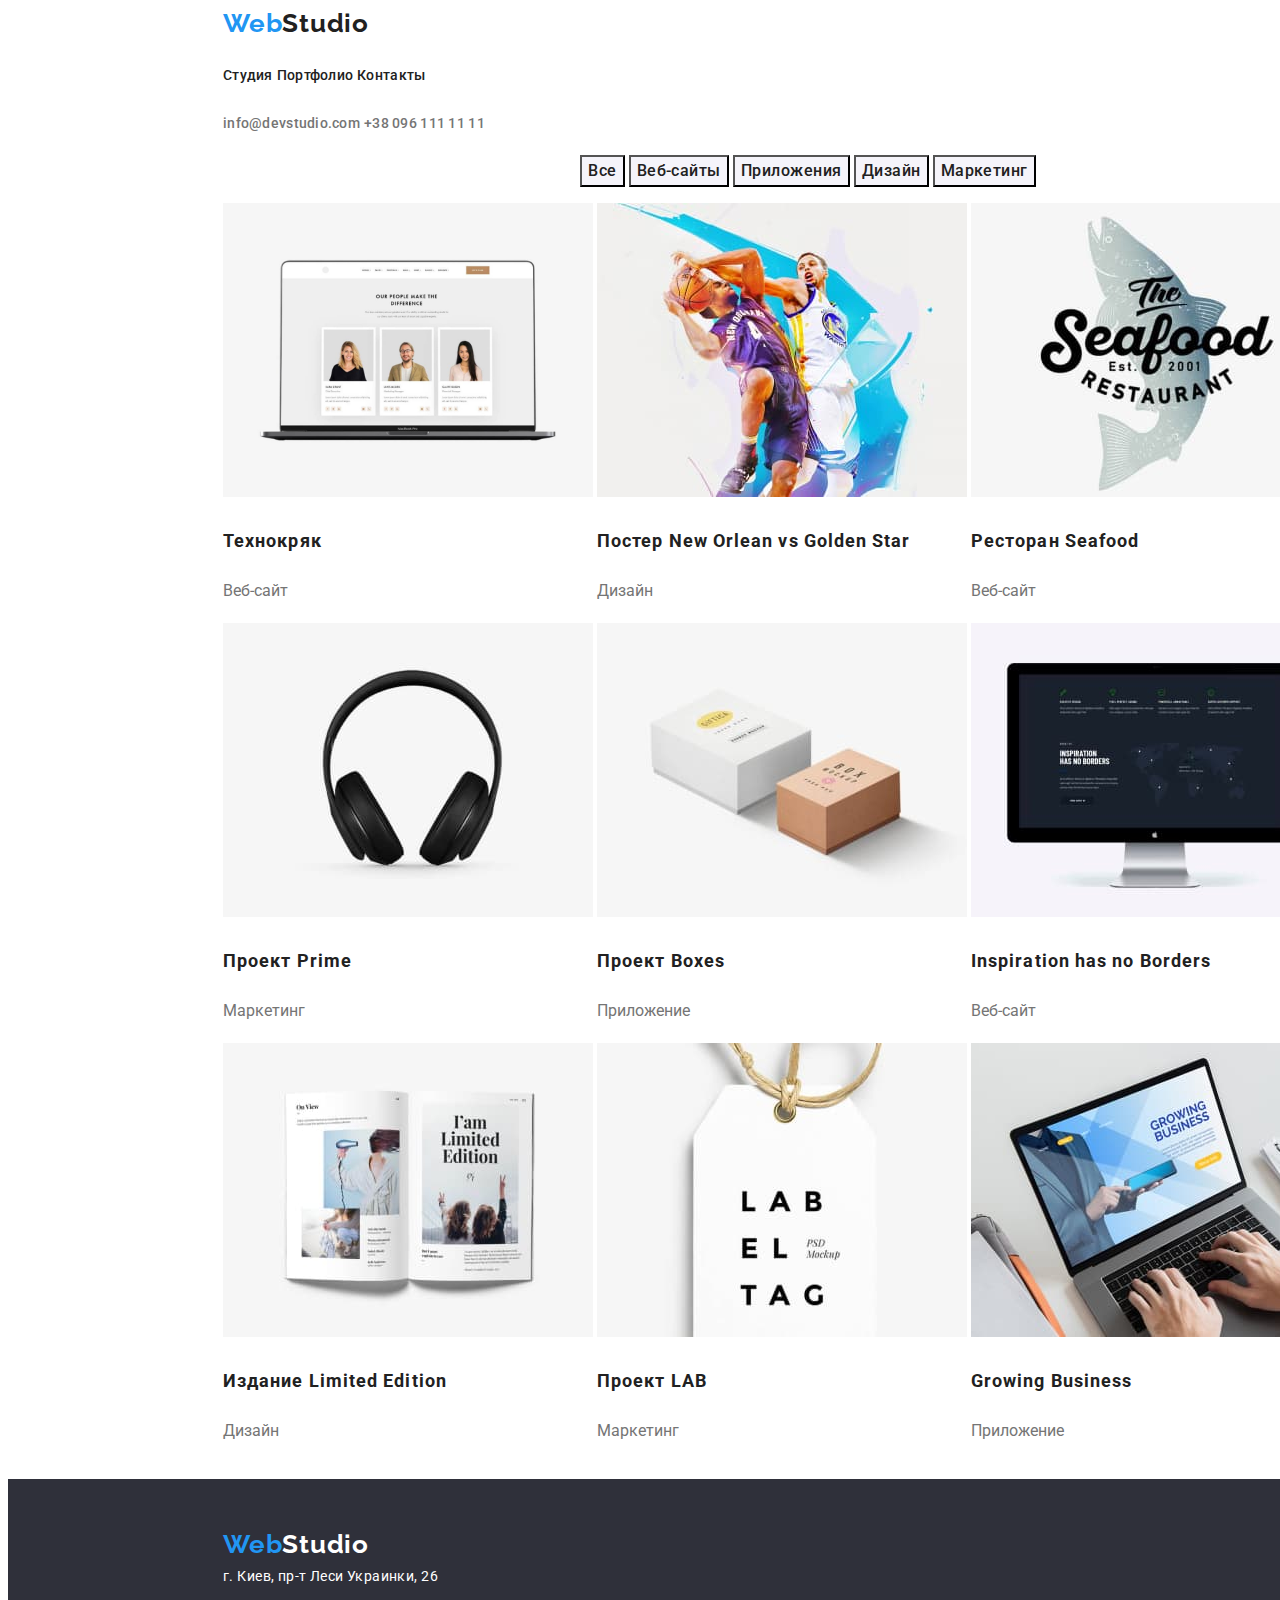
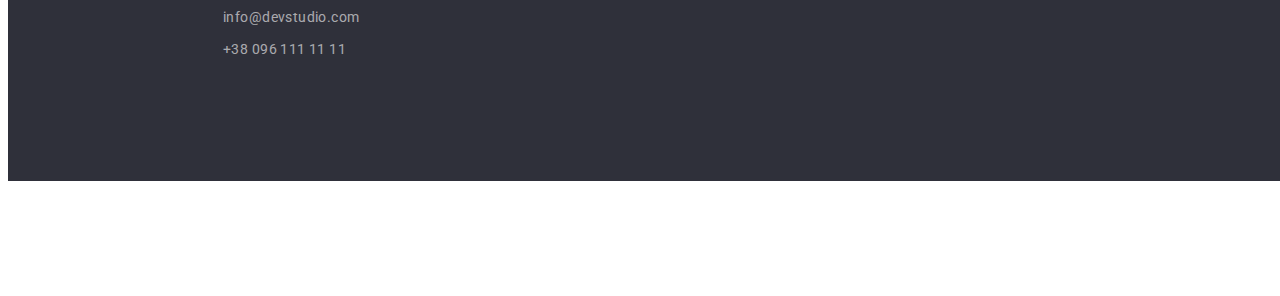
==== portfolio.html @ 6d74ebbf "commit 1: added the files from hw2" ====
<!DOCTYPE html>
<html lang="en">
  <head>
    <meta charset="UTF-8" />
    <meta http-equiv="X-UA-Compatible" content="IE=edge" />
    <meta name="viewport" content="width=device-width, initial-scale=1.0" />
    <title>Портфолио</title>
    <link rel="stylesheet" href="./css/styles.css" />
    <link rel="preconnect" href="https://fonts.googleapis.com" />
    <link rel="preconnect" href="https://fonts.gstatic.com" crossorigin />
    <link
      href="https://fonts.googleapis.com/css2?family=Raleway:wght@700&family=Roboto:ital,wght@0,500;0,700;0,900;1,400&display=swap"
      rel="stylesheet"
    />
    <link
      href="https://fonts.googleapis.com/css2?family=Raleway:wght@700&family=Roboto:ital,wght@0,500;0,700;0,900;1,400&display=swap"
      rel="stylesheet"
    />
    <style>
      li {
        list-style-type: none;
      }

      ul {
        margin-left: 0;
        padding-left: 0;
      }
    </style>
  </head>

  <body class="portfolio-body">
    <header>
      <nav class="nav">
        <a href="" target="_blank" rel="nofollow noreferrer" class="logo">
          Web<span class="header-studio">Studio</span>
        </a>
        <ul class="nav-anchors">
          <li><a href="./index.html">Студия</a></li>
          <li><a href="./portfolio.html">Портфолио</a></li>
          <li><a href="#">Контакты</a></li>
        </ul>
      </nav>

      <ul class="header-contacts">
        <li><a href="mailto:info@devstudio.com">info@devstudio.com</a></li>
        <li><a href="tel:+380961111111">+38 096 111 11 11</a></li>
      </ul>
    </header>

    <section class="portfolio-items">
      <ul class="filter-items">
        <li><button type="button" class="filter-item">Все</button></li>
        <li><button type="button" class="filter-item">Веб-сайты</button></li>
        <li><button type="button" class="filter-item">Приложения</button></li>
        <li><button type="button" class="filter-item">Дизайн</button></li>
        <li><button type="button" class="filter-item">Маркетинг</button></li>
      </ul>
      <ul>
        <li>
          <img
            src="./images/portfolio-img1.jpg"
            alt="фото троих людей"
            width="370"
          />
          <h2 class="portfolio-item">Технокряк</h2>
          <p>Веб-сайт</p>
        </li>
        <li>
          <img
            src="./images/portfolio-img2.jpg"
            alt="двое играют в баскетбол"
            width="370"
          />
          <h2 class="portfolio-item">Постер New Orlean vs Golden Star</h2>
          <p>Дизайн</p>
        </li>
        <li>
          <img
            src="./images/portforlio-img3.jpg"
            alt="рисунок рыбы и надпись на ней"
            width="370"
          />
          <h2 class="portfolio-item">Ресторан Seafood</h2>
          <p>Веб-сайт</p>
        </li>
        <li>
          <img src="./images/portfolio-img4.jpg" alt="наушники" width="370" />
          <h2 class="portfolio-item">Проект Prime</h2>
          <p>Маркетинг</p>
        </li>
        <li>
          <img src="./images/portfolio-img5.jpg" alt="2 коробки" width="370" />
          <h2 class="portfolio-item">Проект Boxes</h2>
          <p>Приложение</p>
        </li>
        <li>
          <img
            src="./images/portfolio-img6.jpg"
            alt="монитор компютера"
            width="370"
          />
          <h2 class="portfolio-item">Inspiration has no Borders</h2>
          <p>Веб-сайт</p>
        </li>
        <li>
          <img
            src="./images/portfolio-img7.jpg"
            alt="развернутая книга"
            width="370"
          />
          <h2 class="portfolio-item">Издание Limited Edition</h2>
          <p>Дизайн</p>
        </li>
        <li>
          <img
            src="./images/portfolio-img8.jpg"
            alt="бирка для одежды"
            width="370"
          />
          <h2 class="portfolio-item">Проект LAB</h2>
          <p>Маркетинг</p>
        </li>
        <li>
          <img
            src="./images/portfolio-img9.jpg"
            alt="ноутбук, на котором печатают"
            width="370"
          />
          <h2 class="portfolio-item">Growing Business</h2>
          <p>Приложение</p>
        </li>
      </ul>
    </section>

    <footer>
      <a href="" class="logo">Web<span class="footer-studio">Studio</span></a>
      <address>г. Киев, пр-т Леси Украинки, 26</address>
      <ul>
        <li><a href="mailto:info@devstudio.com">info@devstudio.com</a></li>
        <li><a href="tel:+380961111111">+38 096 111 11 11</a></li>
      </ul>
    </footer>
  </body>
</html>
---- css/styles.css ----
:root {
  --body-background: #ffffff;
  --headline-color: #212121;
  --text-color: #757575;
  --section-background: #2f303a;
  --light-section: #f5f4fa;
  --hover-color: #2196f3;
}
body {
  font-family: Roboto, sans-serif;
  color: var(--text-color);
  position: relative;
  width: 1600px;
  background: var(--body-background);
  line-height: 2;
}
.studio-body {
  height: 2349px;
}
.portfolio-body {
  height: 1880px;
}
header,
section,
footer {
  padding-left: 215px;
  padding-right: 215px;
}
h1 {
  font-weight: 900;
}
h2 {
  font-weight: 700;
  color: var(--headline-color);
}
h3,
.header-contacts {
  font-weight: 500;
  color: var(--headline-color);
}
p,
.footer-contacts {
  font-weight: 400;
}
p {
  color: var(--text-color);
}
button:active,
button:hover,
button:focus {
  color: var(--body-background);
  background-color: var(--hover-color);
  cursor: pointer;
}
.nav {
  display: inline-block;
  width: 1600px;
  height: 80px;
  color: var(--headline-color);
}

.nav li a {
  height: 16px;
  font-weight: 500;
  font-size: 14px;
  line-height: 1.2;
  letter-spacing: 0.02em;
  text-decoration: none;
}
.nav li a:hover,
.nav li a:focus,
.nav li a:active {
  color: var(--hover-color);
}
.nav-anchors a {
  color: var(--headline-color);
  text-decoration: none;
}
.contacts:hover,
.footer-contacts:hover {
  color: var(--hover-color);
}
a:hover,
a:focus,
a:active {
  color: var(--hover-color);
}
.logo {
  font-family: Raleway;
  width: 145px;
  height: 31px;
  left: 215px;
  font-family: Raleway;
  font-weight: bold;
  font-size: 26px;
  line-height: 1.2;
  letter-spacing: 0.03em;
  color: var(--hover-color);
  text-decoration: none;
  margin-bottom: 20px;
}

.header-contacts li a {
  font-weight: 500;
  font-size: 14px;
  line-height: 1.15;
  letter-spacing: 0.02em;
  color: var(--text-color);
  text-decoration: none;
}
.header-contacts li a:hover {
  color: var(--hover-color);
}
.service-ordering {
  background: var(--section-background);
  height: 600px;
  padding-top: 200px;
  letter-spacing: 0.06em;
}
.service-ordering-title {
  font-size: 44px;
  line-height: 1.4;
  text-align: center;
  text-transform: uppercase;
  color: var(--body-background);
}
.service-ordering-button {
  left: 700px;
  top: 430px;
  font-family: inherit;
  font-size: 16px;
  font-weight: 700;
  background: var(--hover-color);
  box-shadow: 0px 4px 4px rgba(0, 0, 0, 0.15);
  border-radius: 4px;
  align-items: center;
  text-align: center;
  margin-left: 500px;
  color: var(--body-background);
}

.nav li,
.header-contacts li,
.our-team li,
.things-we-do li,
.values li,
.portfolio-items li,
.filter-items li {
  display: inline-block;
}

.values li {
  width: 270px;
  height: 75px;
  margin-right: 30 px;
  margin-bottom: 94px;
}
.values h2 {
  text-transform: uppercase;
  font-size: 14px;
  letter-spacing: 0.03em;
  height: 1.2;
}
.values p {
  font-family: "Roboto";
  font-size: 14px;
  font-weight: 400;
}

.centered-title {
  text-align: center;
  font-size: 36px;
}
.things-we-do li {
  margin-right: 12px;
}
.our-team {
  background: var(--light-section);
  height: 648px;
  padding-top: 94px;
}
.our-team li {
  background: var(--body-background);
  box-shadow: 0px 1px 3px rgba(0, 0, 0, 0.12), 0px 1px 1px rgba(0, 0, 0, 0.14),
    0px 2px 1px rgba(0, 0, 0, 0.2);
  border-radius: 0px 0px 4px 4px;
  text-align: center;
  margin-right: 14px;
}
.our-team p {
  font-family: Roboto;
  font-style: normal;
  font-weight: 400;
  font-size: 16px;
  line-height: 1.2;
  letter-spacing: 0.03em;
}
.our-team h3 {
  font-style: normal;
  font-weight: 500;
  font-size: 16px;
  line-height: 1.2;
  letter-spacing: 0.03em;
}
footer {
  background: var(--section-background);
  height: 252px;
  padding-top: 50px;
}
footer li a {
  color: rgba(255, 255, 255, 0.6);
  text-decoration: none;
  font-family: inherit;
  font-style: normal;
  font-weight: 400;
  font-size: 14px;
  line-height: 2;
  letter-spacing: 0.03em;
}

.porfolio-items li {
  width: 370px;
  height: 404px;
  background: var(--body-background);
  border: 1px;
  list-style: solid;
  box-sizing: border-box;
  margin-top: 30px;
}
.portfolio-items h2 {
  font-style: normal;
  font-weight: 700;
  font-size: 18px;
  line-height: 36px;
  letter-spacing: 0.06em;
}
.porfolio-items p {
  font-style: normal;
  font-weight: 400;
  font-size: 16px;
  line-height: 1.9;
}
address {
  width: 231px;
  height: 21px;
  left: 215px;
  font-style: normal;
  font-size: 14px;
  line-height: 24px;
  letter-spacing: 0.03em;
  color: var(--body-background);
  text-decoration: none;
}

.filter-items {
  text-align: center;
}
.filter-item {
  background: var(--light-section);
  box-shadow: none;
  font-family: inherit;
  font-weight: 500;
  font-size: 16px;
  line-height: 1.6;
  letter-spacing: 0.03em;
  color: var(--headline-color);
}

.header-studio {
  color: var(--headline-color);
}
.footer-studio {
  color: var(--body-background);
}
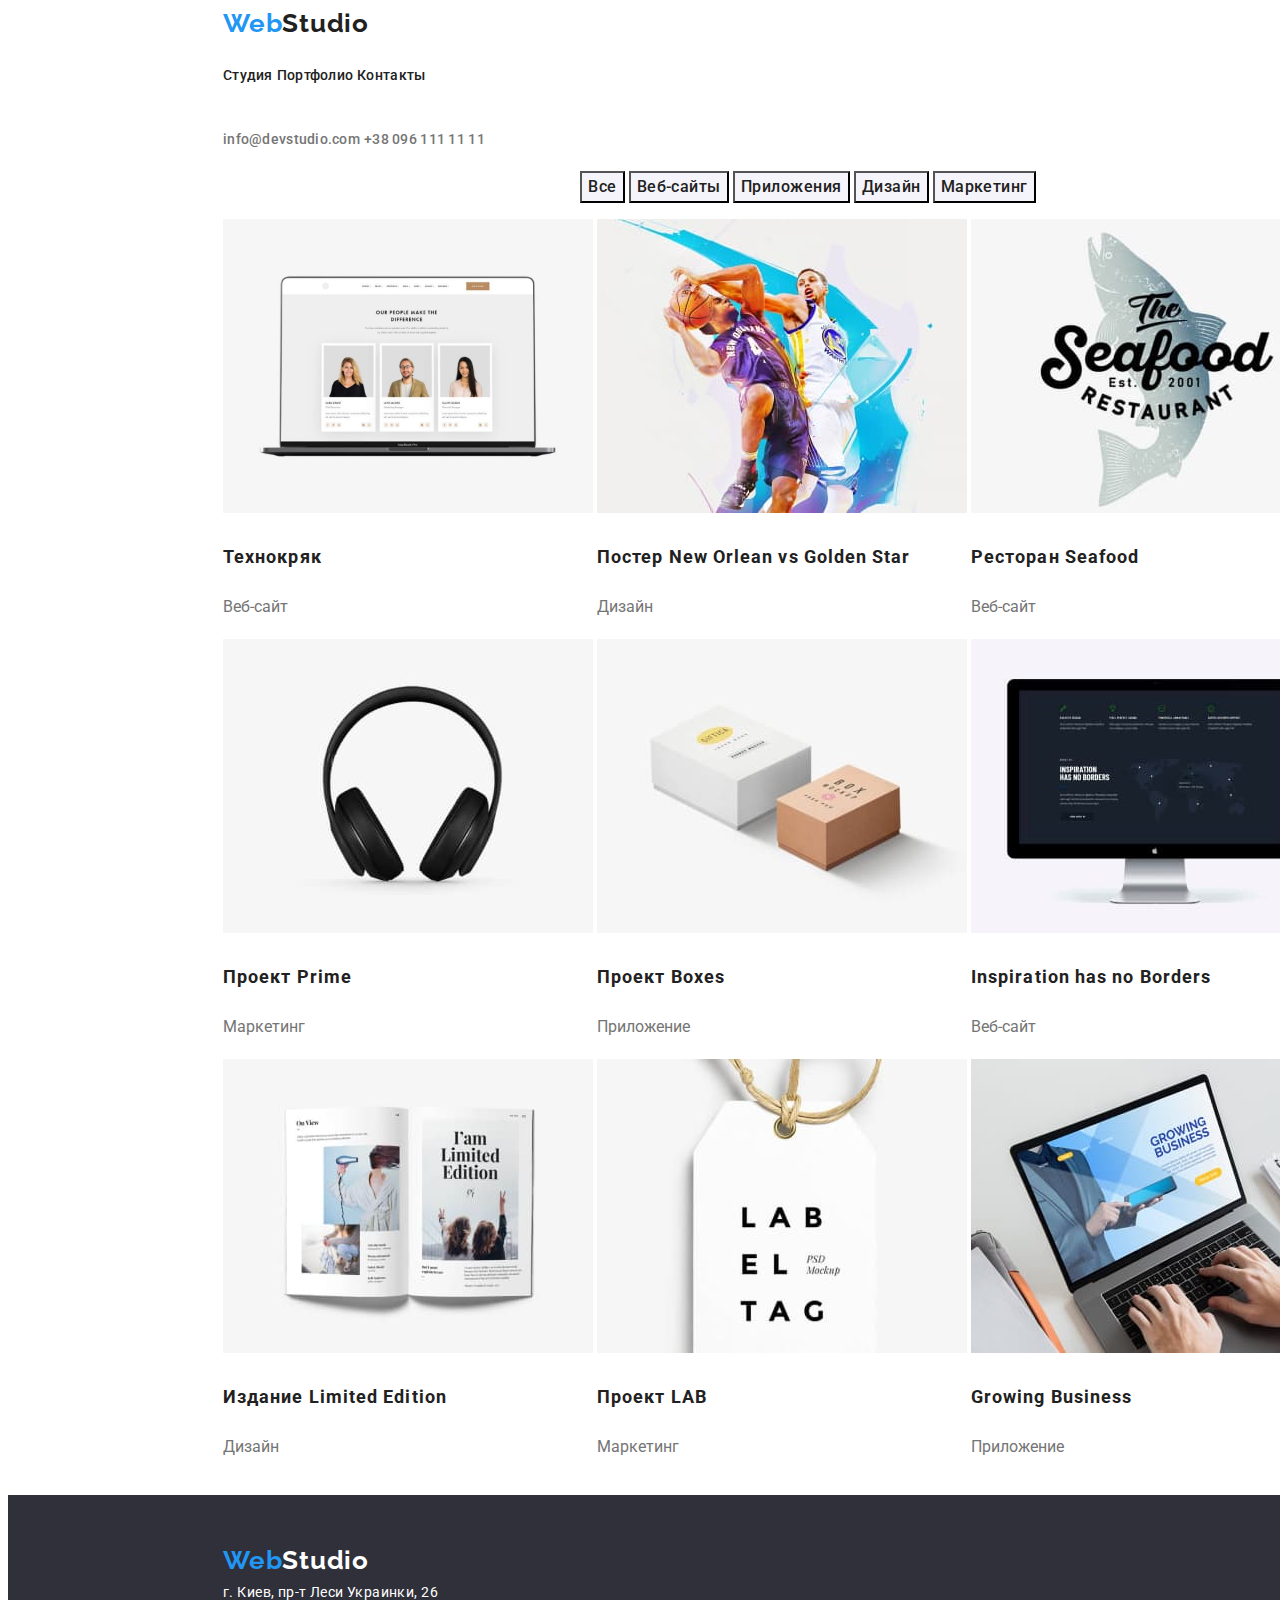
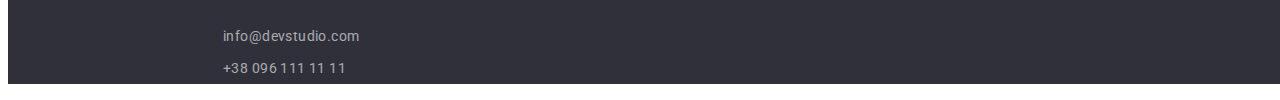
==== commit 94e8d335: "no height" ====
--- a/portfolio.html
+++ b/portfolio.html
@@ -5,6 +5,7 @@
     <meta http-equiv="X-UA-Compatible" content="IE=edge" />
     <meta name="viewport" content="width=device-width, initial-scale=1.0" />
     <title>Портфолио</title>
+    
     <link rel="stylesheet" href="./css/styles.css" />
     <link rel="preconnect" href="https://fonts.googleapis.com" />
     <link rel="preconnect" href="https://fonts.gstatic.com" crossorigin />
--- a/css/styles.css
+++ b/css/styles.css
@@ -14,12 +14,7 @@
   background: var(--body-background);
   line-height: 2;
 }
-.studio-body {
-  height: 2349px;
-}
-.portfolio-body {
-  height: 1880px;
-}
+
 header,
 section,
 footer {
@@ -54,13 +49,10 @@
 }
 .nav {
   display: inline-block;
-  width: 1600px;
-  height: 80px;
   color: var(--headline-color);
 }
 
 .nav li a {
-  height: 16px;
   font-weight: 500;
   font-size: 14px;
   line-height: 1.2;
@@ -88,7 +80,6 @@
 .logo {
   font-family: Raleway;
   width: 145px;
-  height: 31px;
   left: 215px;
   font-family: Raleway;
   font-weight: bold;
@@ -151,7 +142,6 @@
 
 .values li {
   width: 270px;
-  height: 75px;
   margin-right: 30 px;
   margin-bottom: 94px;
 }
@@ -159,7 +149,7 @@
   text-transform: uppercase;
   font-size: 14px;
   letter-spacing: 0.03em;
-  height: 1.2;
+  line-height: 1.2;
 }
 .values p {
   font-family: "Roboto";
@@ -176,7 +166,6 @@
 }
 .our-team {
   background: var(--light-section);
-  height: 648px;
   padding-top: 94px;
 }
 .our-team li {
@@ -204,7 +193,7 @@
 }
 footer {
   background: var(--section-background);
-  height: 252px;
+
   padding-top: 50px;
 }
 footer li a {
@@ -220,7 +209,6 @@
 
 .porfolio-items li {
   width: 370px;
-  height: 404px;
   background: var(--body-background);
   border: 1px;
   list-style: solid;
@@ -242,7 +230,6 @@
 }
 address {
   width: 231px;
-  height: 21px;
   left: 215px;
   font-style: normal;
   font-size: 14px;
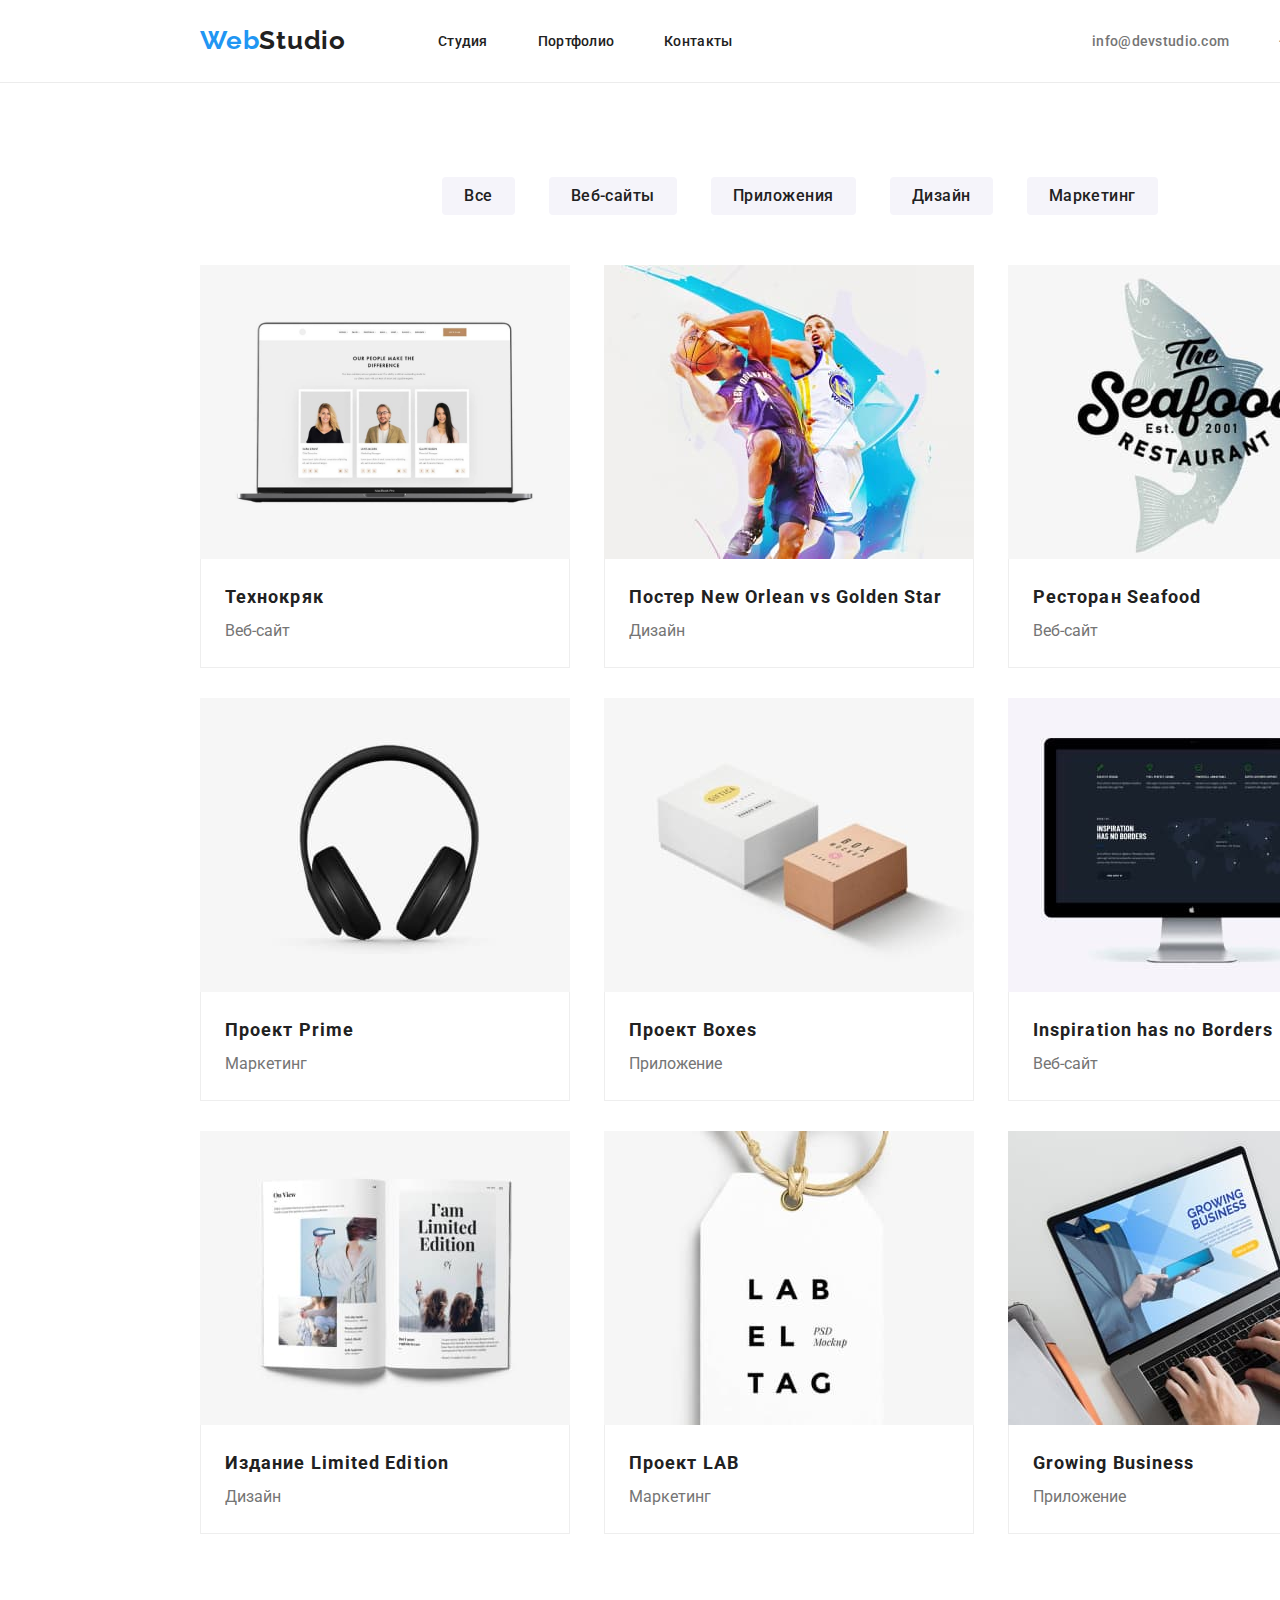
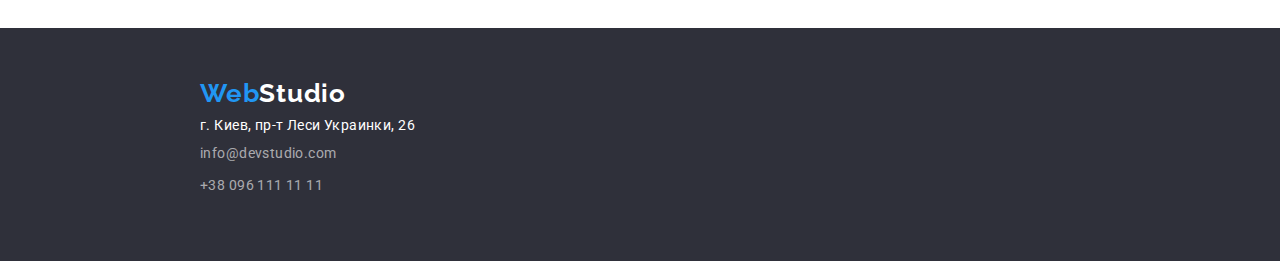
==== commit 313345d8: "portfolio cards done" ====
--- a/portfolio.html
+++ b/portfolio.html
@@ -4,8 +4,11 @@
     <meta charset="UTF-8" />
     <meta http-equiv="X-UA-Compatible" content="IE=edge" />
     <meta name="viewport" content="width=device-width, initial-scale=1.0" />
+    <link
+      rel="stylesheet"
+      href="https://cdnjs.cloudflare.com/ajax/libs/modern-normalize/1.0.0/modern-normalize.min.css"
+    />
     <title>Портфолио</title>
-    
     <link rel="stylesheet" href="./css/styles.css" />
     <link rel="preconnect" href="https://fonts.googleapis.com" />
     <link rel="preconnect" href="https://fonts.gstatic.com" crossorigin />
@@ -31,115 +34,147 @@
 
   <body class="portfolio-body">
     <header>
-      <nav class="nav">
-        <a href="" target="_blank" rel="nofollow noreferrer" class="logo">
-          Web<span class="header-studio">Studio</span>
-        </a>
-        <ul class="nav-anchors">
-          <li><a href="./index.html">Студия</a></li>
-          <li><a href="./portfolio.html">Портфолио</a></li>
-          <li><a href="#">Контакты</a></li>
-        </ul>
-      </nav>
+      <div class="container">
+        <nav class="nav">
+          <a href="" target="_blank" rel="nofollow noreferrer" class="logo">
+            Web<span class="header-studio">Studio</span>
+          </a>
+          <ul class="nav-anchors">
+            <li><a href="./index.html">Студия</a></li>
+            <li><a href="./portfolio.html">Портфолио</a></li>
+            <li><a href="">Контакты</a></li>
+          </ul>
 
-      <ul class="header-contacts">
-        <li><a href="mailto:info@devstudio.com">info@devstudio.com</a></li>
-        <li><a href="tel:+380961111111">+38 096 111 11 11</a></li>
-      </ul>
+          <ul class="header-contacts">
+            <li class="item">
+              <a href="mailto:info@devstudio.com">info@devstudio.com</a>
+            </li>
+            <li class="item">
+              <a href="tel:+38 096 111 11 11">+38 096 111 11 11</a>
+            </li>
+          </ul>
+        </nav>
+      </div>
     </header>
 
     <section class="portfolio-items">
-      <ul class="filter-items">
-        <li><button type="button" class="filter-item">Все</button></li>
-        <li><button type="button" class="filter-item">Веб-сайты</button></li>
-        <li><button type="button" class="filter-item">Приложения</button></li>
-        <li><button type="button" class="filter-item">Дизайн</button></li>
-        <li><button type="button" class="filter-item">Маркетинг</button></li>
-      </ul>
-      <ul>
-        <li>
-          <img
-            src="./images/portfolio-img1.jpg"
-            alt="фото троих людей"
-            width="370"
-          />
-          <h2 class="portfolio-item">Технокряк</h2>
-          <p>Веб-сайт</p>
-        </li>
-        <li>
-          <img
-            src="./images/portfolio-img2.jpg"
-            alt="двое играют в баскетбол"
-            width="370"
-          />
-          <h2 class="portfolio-item">Постер New Orlean vs Golden Star</h2>
-          <p>Дизайн</p>
-        </li>
-        <li>
-          <img
-            src="./images/portforlio-img3.jpg"
-            alt="рисунок рыбы и надпись на ней"
-            width="370"
-          />
-          <h2 class="portfolio-item">Ресторан Seafood</h2>
-          <p>Веб-сайт</p>
-        </li>
-        <li>
-          <img src="./images/portfolio-img4.jpg" alt="наушники" width="370" />
-          <h2 class="portfolio-item">Проект Prime</h2>
-          <p>Маркетинг</p>
-        </li>
-        <li>
-          <img src="./images/portfolio-img5.jpg" alt="2 коробки" width="370" />
-          <h2 class="portfolio-item">Проект Boxes</h2>
-          <p>Приложение</p>
-        </li>
-        <li>
-          <img
-            src="./images/portfolio-img6.jpg"
-            alt="монитор компютера"
-            width="370"
-          />
-          <h2 class="portfolio-item">Inspiration has no Borders</h2>
-          <p>Веб-сайт</p>
-        </li>
-        <li>
-          <img
-            src="./images/portfolio-img7.jpg"
-            alt="развернутая книга"
-            width="370"
-          />
-          <h2 class="portfolio-item">Издание Limited Edition</h2>
-          <p>Дизайн</p>
-        </li>
-        <li>
-          <img
-            src="./images/portfolio-img8.jpg"
-            alt="бирка для одежды"
-            width="370"
-          />
-          <h2 class="portfolio-item">Проект LAB</h2>
-          <p>Маркетинг</p>
-        </li>
-        <li>
-          <img
-            src="./images/portfolio-img9.jpg"
-            alt="ноутбук, на котором печатают"
-            width="370"
-          />
-          <h2 class="portfolio-item">Growing Business</h2>
-          <p>Приложение</p>
-        </li>
-      </ul>
+      <div class="container">
+        <ul class="filter-items">
+          <li><button type="button" class="filter-item">Все</button></li>
+          <li><button type="button" class="filter-item">Веб-сайты</button></li>
+          <li><button type="button" class="filter-item">Приложения</button></li>
+          <li><button type="button" class="filter-item">Дизайн</button></li>
+          <li><button type="button" class="filter-item">Маркетинг</button></li>
+        </ul>
+        <ul class="portfolio-cards">
+          <li class="portfolio-card">
+            <img
+              src="./images/portfolio-img1.jpg"
+              alt="фото троих людей"
+              width="370"
+            />
+            <div class="item">
+              <h2 class="portfolio-item">Технокряк</h2>
+              <p>Веб-сайт</p>
+            </div>
+          </li>
+          <li class="portfolio-card">
+            <img
+              src="./images/portfolio-img2.jpg"
+              alt="двое играют в баскетбол"
+              width="370"
+            />
+            <div class="item">
+              <h2 class="portfolio-item">Постер New Orlean vs Golden Star</h2>
+              <p>Дизайн</p>
+            </div>
+          </li>
+          <li class="portfolio-card">
+            <img
+              src="./images/portforlio-img3.jpg"
+              alt="рисунок рыбы и надпись на ней"
+              width="370"
+            />
+            <div class="item">
+              <h2 class="portfolio-item">Ресторан Seafood</h2>
+              <p>Веб-сайт</p>
+            </div>
+          </li>
+          <li class="portfolio-card">
+            <img src="./images/portfolio-img4.jpg" alt="наушники" width="370" />
+            <div class="item">
+              <h2 class="portfolio-item">Проект Prime</h2>
+              <p>Маркетинг</p>
+            </div>
+          </li>
+          <li class="portfolio-card">
+            <img
+              src="./images/portfolio-img5.jpg"
+              alt="2 коробки"
+              width="370"
+            />
+            <div class="item">
+              <h2 class="portfolio-item">Проект Boxes</h2>
+              <p>Приложение</p>
+            </div>
+          </li>
+          <li class="portfolio-card">
+            <img
+              src="./images/portfolio-img6.jpg"
+              alt="монитор компютера"
+              width="370"
+            />
+            <div class="item">
+              <h2 class="portfolio-item">Inspiration has no Borders</h2>
+              <p>Веб-сайт</p>
+            </div>
+          </li>
+          <li class="portfolio-card">
+            <img
+              src="./images/portfolio-img7.jpg"
+              alt="развернутая книга"
+              width="370"
+            />
+            <div class="item">
+              <h2 class="portfolio-item">Издание Limited Edition</h2>
+              <p>Дизайн</p>
+            </div>
+          </li>
+          <li class="portfolio-card">
+            <img
+              src="./images/portfolio-img8.jpg"
+              alt="бирка для одежды"
+              width="370"
+            />
+            <div class="item">
+              <h2 class="portfolio-item">Проект LAB</h2>
+              <p>Маркетинг</p>
+            </div>
+          </li>
+          <li class="portfolio-card">
+            <img
+              src="./images/portfolio-img9.jpg"
+              alt="ноутбук, на котором печатают"
+              width="370"
+            />
+            <div class="item">
+              <h2 class="portfolio-item">Growing Business</h2>
+              <p>Приложение</p>
+            </div>
+          </li>
+        </ul>
+      </div>
     </section>
 
     <footer>
-      <a href="" class="logo">Web<span class="footer-studio">Studio</span></a>
-      <address>г. Киев, пр-т Леси Украинки, 26</address>
-      <ul>
-        <li><a href="mailto:info@devstudio.com">info@devstudio.com</a></li>
-        <li><a href="tel:+380961111111">+38 096 111 11 11</a></li>
-      </ul>
+      <div class="container">
+        <a href="" class="logo">Web<span class="footer-studio">Studio</span></a>
+        <address>г. Киев, пр-т Леси Украинки, 26</address>
+        <ul>
+          <li><a href="mailto:info@devstudio.com">info@devstudio.com</a></li>
+          <li><a href="tel:+380961111111">+38 096 111 11 11</a></li>
+        </ul>
+      </div>
     </footer>
   </body>
 </html>
--- a/css/styles.css
+++ b/css/styles.css
@@ -1,3 +1,15 @@
+*,
+*::before,
+*::after {
+  box-sizing: border-box;
+}
+p,
+h1,
+h2,
+h3,
+ul {
+  margin: 0px;
+}
 :root {
   --body-background: #ffffff;
   --headline-color: #212121;
@@ -14,13 +26,6 @@
   background: var(--body-background);
   line-height: 2;
 }
-
-header,
-section,
-footer {
-  padding-left: 215px;
-  padding-right: 215px;
-}
 h1 {
   font-weight: 900;
 }
@@ -32,6 +37,10 @@
 .header-contacts {
   font-weight: 500;
   color: var(--headline-color);
+  flex-direction: flex-end;
+}
+img {
+  display: block;
 }
 p,
 .footer-contacts {
@@ -47,11 +56,28 @@
   background-color: var(--hover-color);
   cursor: pointer;
 }
+header {
+  display: flex;
+  flex-direction: space-between;
+  padding-top: 25px;
+  padding-bottom: 25px;
+  border-bottom: 1px solid #ececec;
+}
+header ul {
+  display: flex;
+}
 .nav {
-  display: inline-block;
-  color: var(--headline-color);
-}
-
+  color: var(--headline-color);
+  display: flex;
+  align-items: center;
+}
+.nav-anchors {
+  display: flex;
+  margin-right: 331px;
+}
+.nav-anchors li:not(:last-child) {
+  margin-right: 50px;
+}
 .nav li a {
   font-weight: 500;
   font-size: 14px;
@@ -59,6 +85,7 @@
   letter-spacing: 0.02em;
   text-decoration: none;
 }
+
 .nav li a:hover,
 .nav li a:focus,
 .nav li a:active {
@@ -88,9 +115,11 @@
   letter-spacing: 0.03em;
   color: var(--hover-color);
   text-decoration: none;
-  margin-bottom: 20px;
-}
-
+  margin-right: 93px;
+}
+.header-contacts {
+  margin-left: auto;
+}
 .header-contacts li a {
   font-weight: 500;
   font-size: 14px;
@@ -101,12 +130,16 @@
 }
 .header-contacts li a:hover {
   color: var(--hover-color);
+}
+.header-contacts .item + .item {
+  margin-left: 50px;
 }
 .service-ordering {
   background: var(--section-background);
   height: 600px;
   padding-top: 200px;
   letter-spacing: 0.06em;
+  text-align: center;
 }
 .service-ordering-title {
   font-size: 44px;
@@ -114,23 +147,22 @@
   text-align: center;
   text-transform: uppercase;
   color: var(--body-background);
+  margin-bottom: 30px;
 }
 .service-ordering-button {
-  left: 700px;
-  top: 430px;
   font-family: inherit;
   font-size: 16px;
   font-weight: 700;
+  font-style: normal;
   background: var(--hover-color);
   box-shadow: 0px 4px 4px rgba(0, 0, 0, 0.15);
   border-radius: 4px;
-  align-items: center;
-  text-align: center;
-  margin-left: 500px;
-  color: var(--body-background);
-}
-
-.nav li,
+  letter-spacing: 00.06em;
+  color: var(--body-background);
+  padding: 10px 32px;
+  border-style: none;
+}
+
 .header-contacts li,
 .our-team li,
 .things-we-do li,
@@ -139,17 +171,26 @@
 .filter-items li {
   display: inline-block;
 }
-
+.nav li {
+  display: inline-block;
+}
+.values {
+  display: flex;
+  padding-top: 94px;
+  padding-bottom: 94px;
+}
 .values li {
   width: 270px;
   margin-right: 30 px;
-  margin-bottom: 94px;
-}
+}
+
 .values h2 {
   text-transform: uppercase;
   font-size: 14px;
   letter-spacing: 0.03em;
   line-height: 1.2;
+
+  margin-bottom: 10px;
 }
 .values p {
   font-family: "Roboto";
@@ -160,14 +201,21 @@
 .centered-title {
   text-align: center;
   font-size: 36px;
-}
-.things-we-do li {
-  margin-right: 12px;
+  margin-bottom: 50px;
+}
+.things-we-do {
+  padding-bottom: 94px;
+  display: flex;
+}
+.things-we-do li:not(:last-child) {
+  margin-right: 30px;
 }
 .our-team {
   background: var(--light-section);
+  padding-bottom: 94px;
   padding-top: 94px;
 }
+
 .our-team li {
   background: var(--body-background);
   box-shadow: 0px 1px 3px rgba(0, 0, 0, 0.12), 0px 1px 1px rgba(0, 0, 0, 0.14),
@@ -175,6 +223,7 @@
   border-radius: 0px 0px 4px 4px;
   text-align: center;
   margin-right: 14px;
+  justify-content: center;
 }
 .our-team p {
   font-family: Roboto;
@@ -191,10 +240,18 @@
   line-height: 1.2;
   letter-spacing: 0.03em;
 }
+.card-capture {
+  padding-top: 30px;
+  padding-bottom: 30px;
+}
+.team-members h3 {
+  margin-bottom: 10px;
+}
+
 footer {
   background: var(--section-background);
-
   padding-top: 50px;
+  padding-bottom: 60px;
 }
 footer li a {
   color: rgba(255, 255, 255, 0.6);
@@ -206,15 +263,43 @@
   line-height: 2;
   letter-spacing: 0.03em;
 }
-
-.porfolio-items li {
+.portfolio-items {
+  padding-top: 94px;
+  padding-bottom: 94px;
+  margin: 0px;
+}
+.porfolio-item img {
   width: 370px;
+}
+.porfolio-item {
   background: var(--body-background);
-  border: 1px;
-  list-style: solid;
-  box-sizing: border-box;
-  margin-top: 30px;
-}
+}
+.portfolio-cards {
+  display: inline-block;
+}
+
+.portfolio-card {
+  padding-bottom: 0px;
+  margin-right: 30px;
+  margin-bottom: 30px;
+}
+.portfolio-card:nth-child(3n) {
+  margin-right: 0;
+}
+.portfolio-card:nth-last-child(-n + 3) {
+  margin-bottom: 0;
+}
+
+.portfolio-card div.item {
+  padding-top: 20px;
+  padding-bottom: 20px;
+  padding-right: 24px;
+  padding-left: 24px;
+  border-bottom: 1px solid #eeeeee;
+  border-right: 1px solid #eeeeee;
+  border-left: 1px solid #eeeeee;
+}
+
 .portfolio-items h2 {
   font-style: normal;
   font-weight: 700;
@@ -241,6 +326,7 @@
 
 .filter-items {
   text-align: center;
+  margin-bottom: 50px;
 }
 .filter-item {
   background: var(--light-section);
@@ -251,6 +337,10 @@
   line-height: 1.6;
   letter-spacing: 0.03em;
   color: var(--headline-color);
+  border-radius: 4px;
+  padding: 6px 22px;
+  box-shadow: none;
+  border-style: none;
 }
 
 .header-studio {
@@ -259,3 +349,21 @@
 .footer-studio {
   color: var(--body-background);
 }
+
+.container {
+  margin-left: auto;
+  margin-right: auto;
+  width: 1200px;
+}
+section,
+footer {
+  margin: 0px;
+}
+section ul li {
+  margin-right: 30px;
+  padding-left: 0px;
+  padding-right: 0px;
+}
+section ul li:last-child {
+  margin-right: 0px;
+}
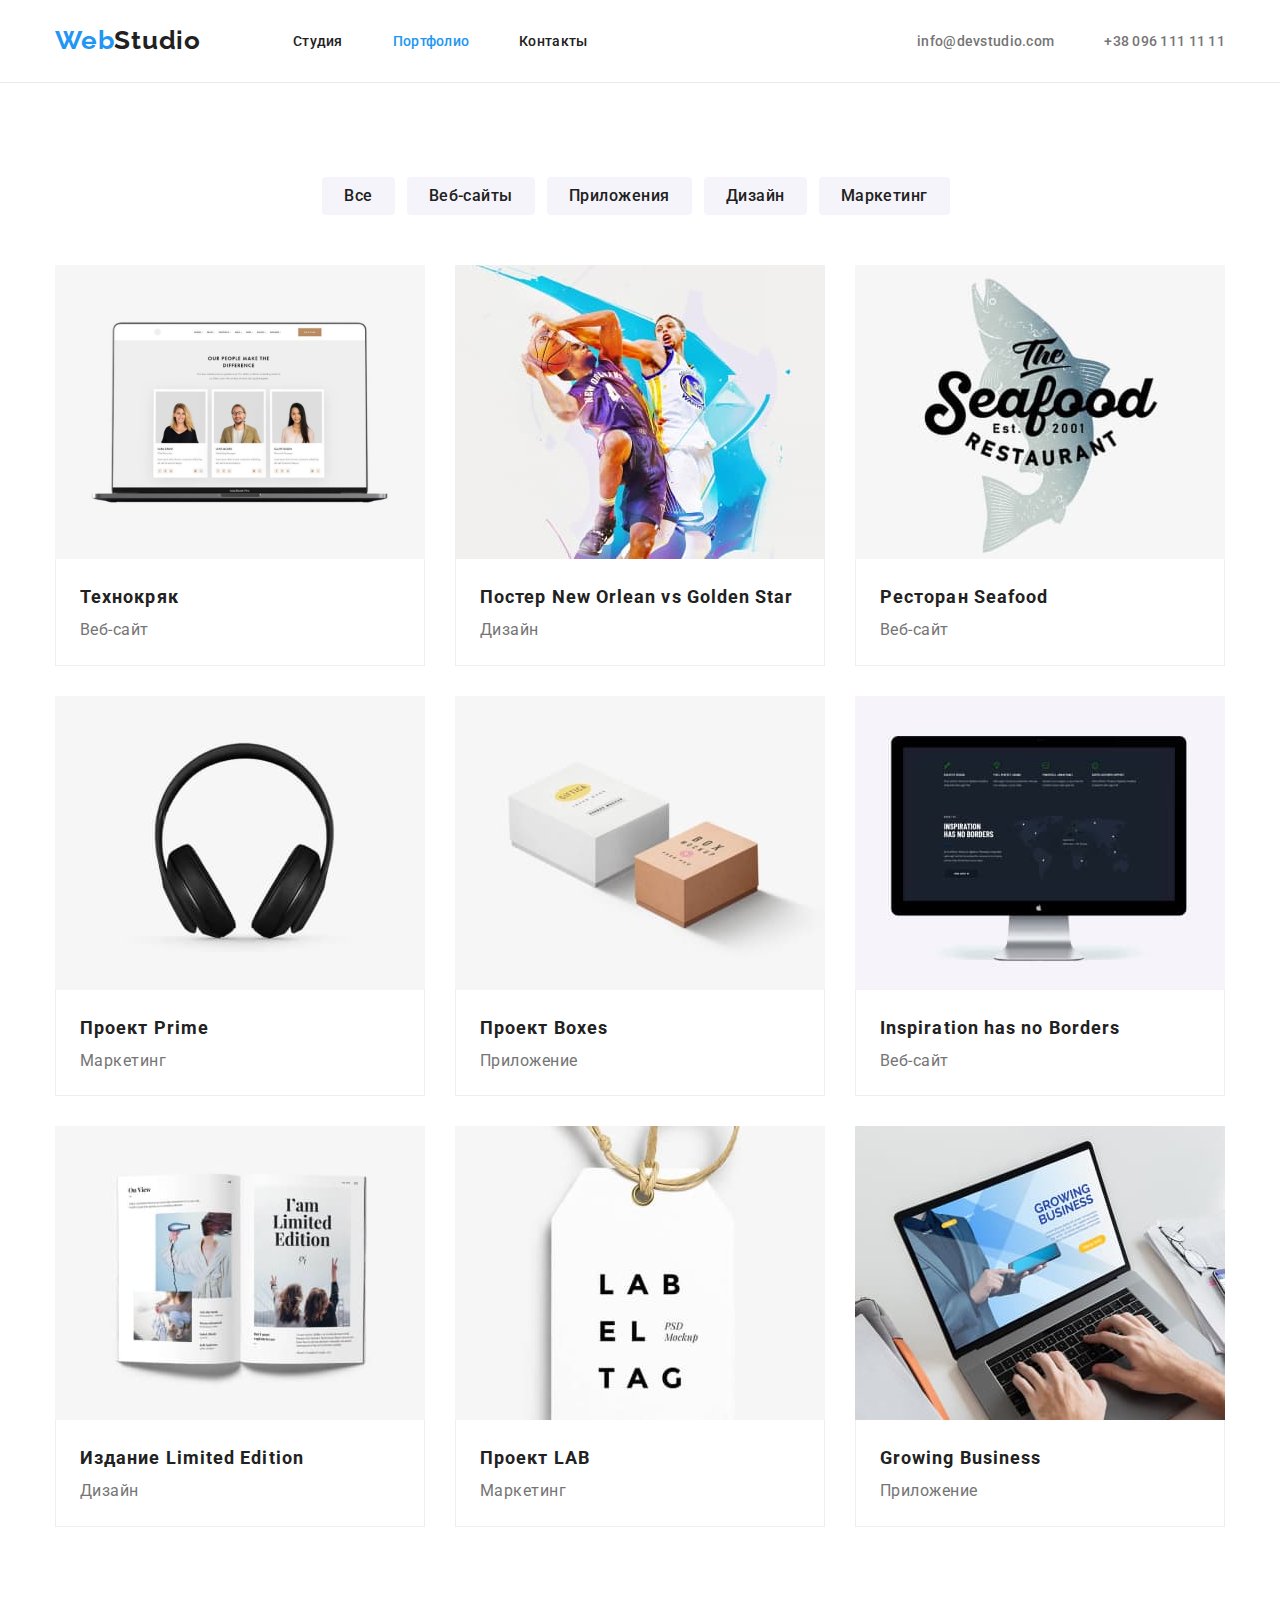
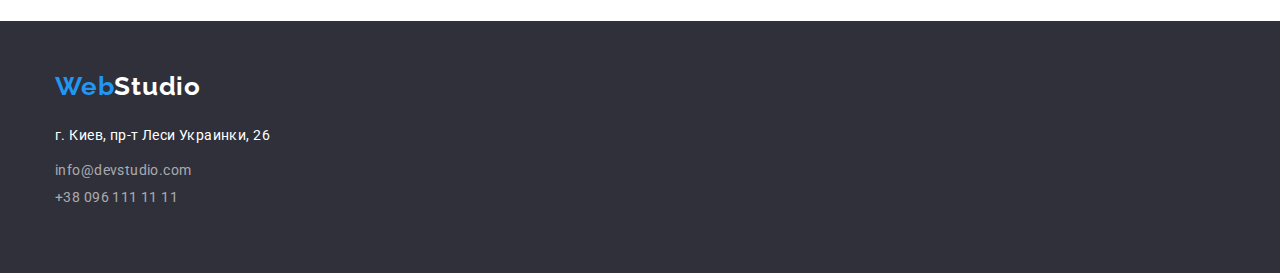
==== commit 0f2da04f: "Vitya's changes" ====
--- a/portfolio.html
+++ b/portfolio.html
@@ -41,7 +41,7 @@
           </a>
           <ul class="nav-anchors">
             <li><a href="./index.html">Студия</a></li>
-            <li><a href="./portfolio.html">Портфолио</a></li>
+            <li><a class="current" href="./portfolio.html">Портфолио</a></li>
             <li><a href="">Контакты</a></li>
           </ul>
 
--- a/css/styles.css
+++ b/css/styles.css
@@ -22,7 +22,7 @@
   font-family: Roboto, sans-serif;
   color: var(--text-color);
   position: relative;
-  width: 1600px;
+
   background: var(--body-background);
   line-height: 2;
 }
@@ -73,7 +73,6 @@
 }
 .nav-anchors {
   display: flex;
-  margin-right: 331px;
 }
 .nav-anchors li:not(:last-child) {
   margin-right: 50px;
@@ -86,11 +85,6 @@
   text-decoration: none;
 }
 
-.nav li a:hover,
-.nav li a:focus,
-.nav li a:active {
-  color: var(--hover-color);
-}
 .nav-anchors a {
   color: var(--headline-color);
   text-decoration: none;
@@ -136,8 +130,8 @@
 }
 .service-ordering {
   background: var(--section-background);
-  height: 600px;
   padding-top: 200px;
+  padding-bottom: 200px;
   letter-spacing: 0.06em;
   text-align: center;
 }
@@ -171,19 +165,22 @@
 .filter-items li {
   display: inline-block;
 }
+
 .nav li {
   display: inline-block;
 }
-.values {
-  display: flex;
-  padding-top: 94px;
-  padding-bottom: 94px;
-}
-.values li {
+.our-values .container {
+  width: 1200px;
+}
+.our-values ul {
+  display: flex;
+}
+.values > li {
   width: 270px;
-  margin-right: 30 px;
-}
-
+}
+.values li:not(last-child) {
+  margin-right: 30px;
+}
 .values h2 {
   text-transform: uppercase;
   font-size: 14px;
@@ -196,15 +193,21 @@
   font-family: "Roboto";
   font-size: 14px;
   font-weight: 400;
+  letter-spacing: 0.03em;
+  line-height: 1.7;
 }
 
 .centered-title {
   text-align: center;
   font-size: 36px;
   margin-bottom: 50px;
+  line-height: 1.17;
+  letter-spacing: 0.03em;
+}
+.things-we-do-section {
+  padding-top: 0;
 }
 .things-we-do {
-  padding-bottom: 94px;
   display: flex;
 }
 .things-we-do li:not(:last-child) {
@@ -214,16 +217,21 @@
   background: var(--light-section);
   padding-bottom: 94px;
   padding-top: 94px;
-}
-
+  display: flex;
+}
+.our-team ul {
+  display: flex;
+}
 .our-team li {
   background: var(--body-background);
   box-shadow: 0px 1px 3px rgba(0, 0, 0, 0.12), 0px 1px 1px rgba(0, 0, 0, 0.14),
     0px 2px 1px rgba(0, 0, 0, 0.2);
   border-radius: 0px 0px 4px 4px;
   text-align: center;
-  margin-right: 14px;
-  justify-content: center;
+}
+
+.team-members li:not(last-child) {
+  margin-right: 30px;
 }
 .our-team p {
   font-family: Roboto;
@@ -253,6 +261,9 @@
   padding-top: 50px;
   padding-bottom: 60px;
 }
+footer li {
+  line-height: 1.7;
+}
 footer li a {
   color: rgba(255, 255, 255, 0.6);
   text-decoration: none;
@@ -260,9 +271,16 @@
   font-style: normal;
   font-weight: 400;
   font-size: 14px;
-  line-height: 2;
-  letter-spacing: 0.03em;
-}
+  letter-spacing: 0.03em;
+}
+footer ul {
+  display: inline-block;
+}
+
+.footer-contacts > li:not(:last-child) {
+  margin-bottom: 9px;
+}
+
 .portfolio-items {
   padding-top: 94px;
   padding-bottom: 94px;
@@ -275,13 +293,20 @@
   background: var(--body-background);
 }
 .portfolio-cards {
-  display: inline-block;
-}
-
+  display: flex;
+  flex-wrap: wrap;
+}
 .portfolio-card {
-  padding-bottom: 0px;
   margin-right: 30px;
   margin-bottom: 30px;
+}
+.portfolio-card p {
+  font-family: inherit;
+  font-style: normal;
+  font-weight: 400;
+  font-size: 16px;
+  line-height: 1.87;
+  letter-spacing: 0.03em;
 }
 .portfolio-card:nth-child(3n) {
   margin-right: 0;
@@ -304,7 +329,7 @@
   font-style: normal;
   font-weight: 700;
   font-size: 18px;
-  line-height: 36px;
+  line-height: 2;
   letter-spacing: 0.06em;
 }
 .porfolio-items p {
@@ -322,6 +347,7 @@
   letter-spacing: 0.03em;
   color: var(--body-background);
   text-decoration: none;
+  margin-bottom: 9px;
 }
 
 .filter-items {
@@ -341,6 +367,7 @@
   padding: 6px 22px;
   box-shadow: none;
   border-style: none;
+  margin-right: 8px;
 }
 
 .header-studio {
@@ -349,21 +376,25 @@
 .footer-studio {
   color: var(--body-background);
 }
-
+footer .logo {
+  display: block;
+  margin-bottom: 20px;
+}
+section {
+  padding-top: 94px;
+  padding-bottom: 94px;
+}
 .container {
   margin-left: auto;
   margin-right: auto;
   width: 1200px;
-}
-section,
-footer {
-  margin: 0px;
-}
-section ul li {
-  margin-right: 30px;
-  padding-left: 0px;
-  padding-right: 0px;
-}
-section ul li:last-child {
-  margin-right: 0px;
-}
+  padding-right: 15px;
+  padding-left: 15px;
+}
+
+.nav li a:hover,
+.nav li a:focus,
+.nav li a:active,
+header .current {
+  color: var(--hover-color);
+}
